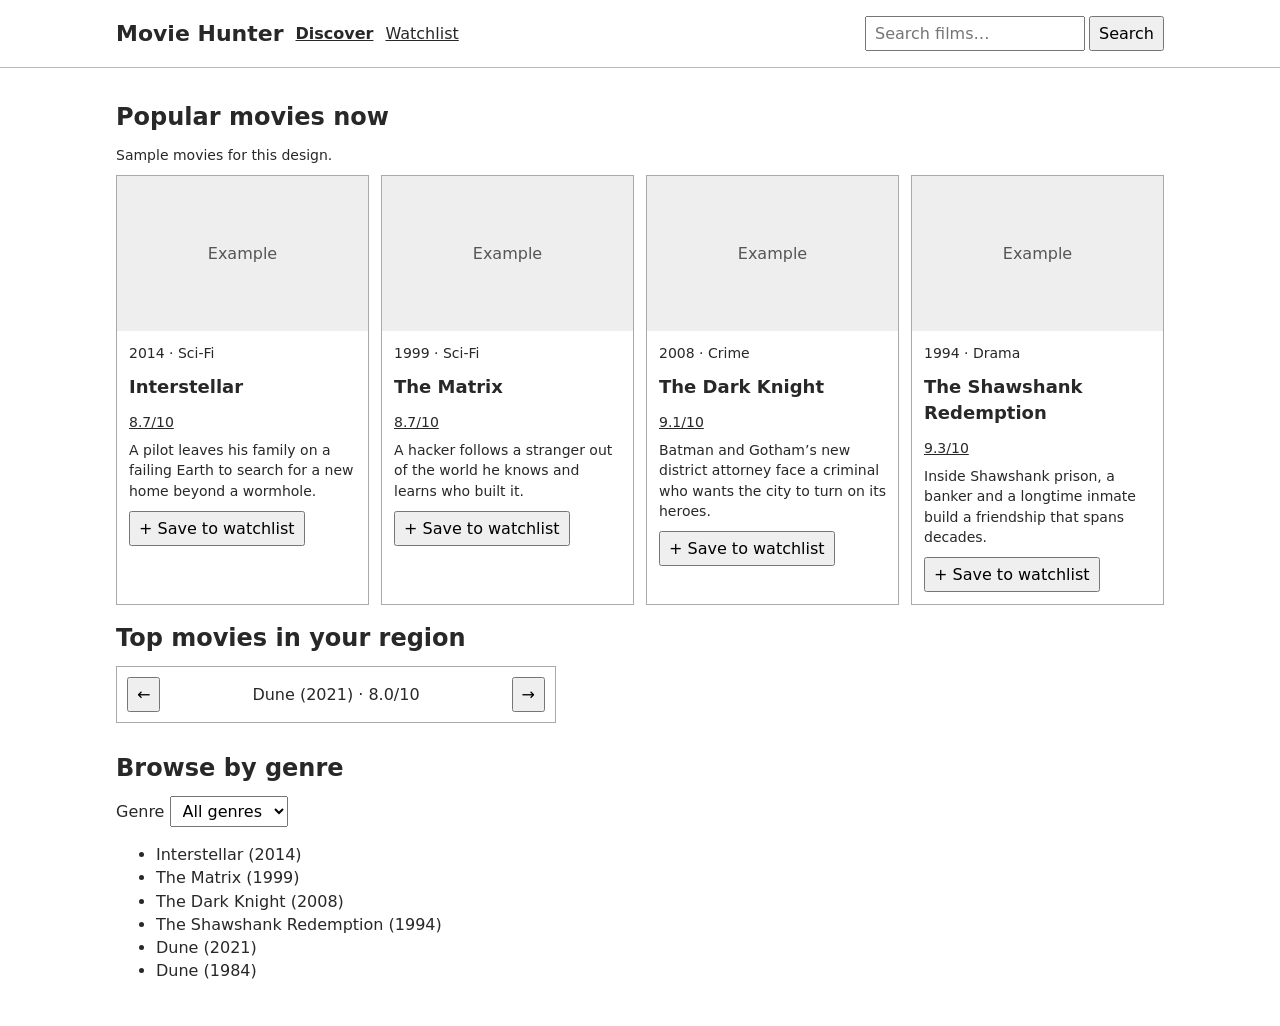
==== Screen Design/index.html @ 5bf296c4 "Moved checkpoint files" ====
<!doctype html>
<html lang="en">
<head>
  <meta charset="utf-8">
  <meta name="viewport" content="width=device-width, initial-scale=1">
  <title>Movie Hunter · Discover</title>
  <link rel="stylesheet" href="style.css">
</head>
<body>
  <header><div class="wrap mast">
    <a class="brand" href="#search">Movie Hunter</a>
    <nav aria-label="Main navigation">
      <a href="#search" id="search-link">Discover</a>
      <a href="#watchlist" id="list-link">Watchlist</a>
    </nav>
    <form id="search-form" role="search">
      <input id="query" type="search" aria-label="Movie title or release year" placeholder="Search films…" autocomplete="off">
      <button>Search</button>
    </form>
  </div></header>
  <main class="wrap">
    <section id="discover">
      <h1 id="heading">Popular movies now</h1>
      <p id="result-count" class="count" aria-live="polite"></p>
      <div id="results" class="cards"></div>
      <div id="browse">
        <section>
          <h2>Top movies in your region</h2>
          <div class="carousel">
            <button id="previous" aria-label="Previous regional movie">←</button>
            <p id="regional-film" aria-live="polite"></p>
            <button id="next" aria-label="Next regional movie">→</button>
          </div>
        </section>
        <section>
          <h2>Browse by genre</h2>
          <label for="genre">Genre</label>
          <select id="genre">
            <option>All genres</option><option>Sci-Fi</option><option>Drama</option><option>Crime</option>
          </select>
          <ul id="genre-films"></ul>
        </section>
      </div>
    </section>
    <section id="library" hidden>
      <h1>Your watchlist</h1><p id="list-count" class="count"></p><div id="saved" class="cards"></div>
    </section>
    <p role="status" id="notice"></p>
  </main>
  <dialog id="login" aria-labelledby="login-title">
    <form method="dialog"><button class="close" aria-label="Close sign-in">×</button></form>
    <h2 id="login-title">Sign in to Movie Hunter</h2>
    <p>Try the watchlist with a demo account. Your selections last until you reload this page.</p>
    <button class="primary" id="continue">Continue as demo viewer</button>
  </dialog>
  <template id="movie">
    <article>
      <div class="poster" aria-hidden="true">Example</div>
      <div class="body"><p class="metadata"></p><h2></h2><a class="rating" target="_blank" rel="noreferrer"></a><p class="summary"></p><div class="actions"></div></div>
    </article>
  </template>
  <script src="mockup.js"></script>
</body>
</html>
---- Screen Design/style.css ----
* { box-sizing: border-box; }
body { margin: 0; font: 16px/1.45 system-ui, sans-serif; color: #282828; }
header { border-bottom: 1px solid #bbb; }
.wrap { max-width: 1080px; margin: auto; padding: 16px; }
.mast, nav, .actions, .carousel { display: flex; align-items: center; gap: 12px; flex-wrap: wrap; }
.brand { font-size: 22px; font-weight: bold; text-decoration: none; }
a { color: inherit; }
nav a[aria-current="page"] { font-weight: bold; }
#search-form { display: flex; margin-left: auto; gap: 4px; }
button, input, select { font: inherit; padding: 4px 8px; }
button { cursor: pointer; }
h1, h2, p { margin: 0 0 10px; }
main section { margin-block: 16px 28px; }
.cards { display: grid; grid-template-columns: repeat(auto-fit, minmax(min(200px, 100%), 1fr)); gap: 12px; }
article { border: 1px solid #aaa; max-width: 320px; }
.poster { height: 155px; display: grid; place-items: center; color: #555; background: #eee; }
.body { padding: 12px; }
.body h2 { font-size: 18px; }
.body p, .rating, .count { font-size: 14px; }
.rating { display: inline-block; margin-bottom: 8px; }
.carousel { max-width: 440px; justify-content: space-between; border: 1px solid #aaa; padding: 10px; }
.carousel p { margin: 0; text-align: center; flex: 1; }
dialog { max-width: min(360px, 90vw); }
.close { float: right; }
@media (max-width: 680px) {
  #search-form { width: 100%; order: 1; }
  #query { min-width: 0; flex: 1; }
}
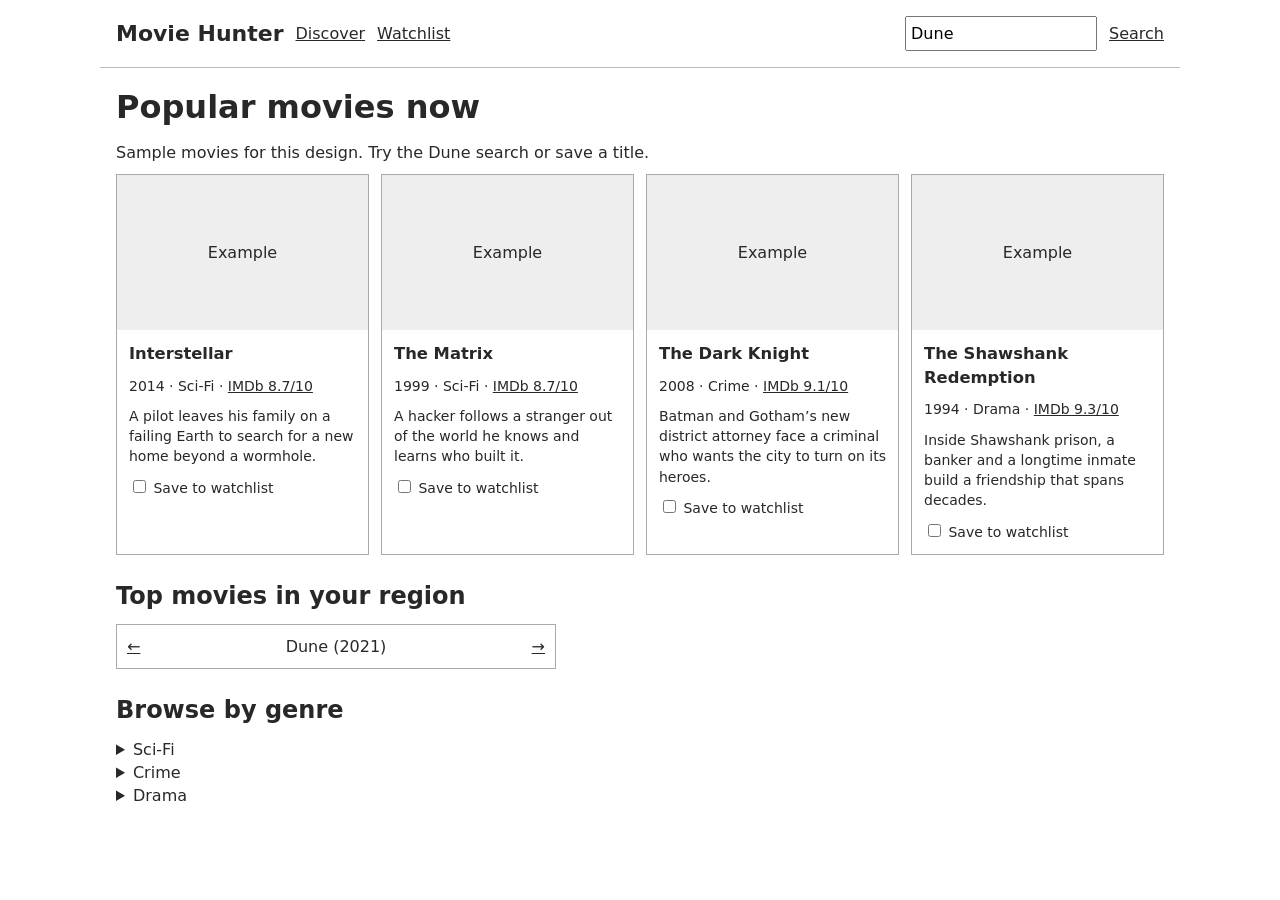
==== commit 19d7254a: "HTML mockup" ====
--- a/Screen Design/index.html
+++ b/Screen Design/index.html
@@ -3,62 +3,105 @@
 <head>
   <meta charset="utf-8">
   <meta name="viewport" content="width=device-width, initial-scale=1">
-  <title>Movie Hunter · Discover</title>
+  <title>Movie Hunter</title>
   <link rel="stylesheet" href="style.css">
 </head>
 <body>
-  <header><div class="wrap mast">
-    <a class="brand" href="#search">Movie Hunter</a>
+  <header class="wrap">
+    <a class="brand" href="#discover">Movie Hunter</a>
     <nav aria-label="Main navigation">
-      <a href="#search" id="search-link">Discover</a>
-      <a href="#watchlist" id="list-link">Watchlist</a>
+      <a href="#discover">Discover</a>
+      <a href="#watchlist">Watchlist</a>
     </nav>
-    <form id="search-form" role="search">
-      <input id="query" type="search" aria-label="Movie title or release year" placeholder="Search films…" autocomplete="off">
-      <button>Search</button>
-    </form>
-  </div></header>
+    <div class="search" role="search">
+      <input type="search" value="Dune" readonly aria-label="Example search for Dune">
+      <a href="#results">Search</a>
+    </div>
+  </header>
   <main class="wrap">
-    <section id="discover">
-      <h1 id="heading">Popular movies now</h1>
-      <p id="result-count" class="count" aria-live="polite"></p>
-      <div id="results" class="cards"></div>
-      <div id="browse">
-        <section>
-          <h2>Top movies in your region</h2>
-          <div class="carousel">
-            <button id="previous" aria-label="Previous regional movie">←</button>
-            <p id="regional-film" aria-live="polite"></p>
-            <button id="next" aria-label="Next regional movie">→</button>
-          </div>
-        </section>
-        <section>
-          <h2>Browse by genre</h2>
-          <label for="genre">Genre</label>
-          <select id="genre">
-            <option>All genres</option><option>Sci-Fi</option><option>Drama</option><option>Crime</option>
-          </select>
-          <ul id="genre-films"></ul>
-        </section>
-      </div>
-    </section>
-    <section id="library" hidden>
-      <h1>Your watchlist</h1><p id="list-count" class="count"></p><div id="saved" class="cards"></div>
-    </section>
-    <p role="status" id="notice"></p>
+    <h1 id="discover">Popular movies now</h1>
+    <h1 id="results">Search results for “Dune”</h1>
+    <h1 id="watchlist">Your watchlist</h1>
+    <p class="demo-note">Sample movies for this design. Try the Dune search or save a title.</p>
+    <p class="empty">Your watchlist is empty. <a href="#discover">Browse movies</a></p>
+    <div class="cards">
+      <article class="featured">
+        <div class="poster" aria-hidden="true">Example</div>
+        <div class="body">
+          <h3>Interstellar</h3>
+          <p>2014 · Sci-Fi · <a href="https://www.imdb.com/title/tt0816692/ratings/">IMDb 8.7/10</a></p>
+          <p>A pilot leaves his family on a failing Earth to search for a new home beyond a wormhole.</p>
+          <label><input class="saved" type="checkbox"> <span class="save-label">Save to watchlist</span><span class="remove-label">In watchlist (uncheck to remove)</span></label>
+          <label class="watched"><input type="checkbox"> Watched</label>
+        </div>
+      </article>
+      <article class="featured">
+        <div class="poster" aria-hidden="true">Example</div>
+        <div class="body">
+          <h3>The Matrix</h3>
+          <p>1999 · Sci-Fi · <a href="https://www.imdb.com/title/tt0133093/ratings/">IMDb 8.7/10</a></p>
+          <p>A hacker follows a stranger out of the world he knows and learns who built it.</p>
+          <label><input class="saved" type="checkbox"> <span class="save-label">Save to watchlist</span><span class="remove-label">In watchlist (uncheck to remove)</span></label>
+          <label class="watched"><input type="checkbox"> Watched</label>
+        </div>
+      </article>
+      <article class="featured">
+        <div class="poster" aria-hidden="true">Example</div>
+        <div class="body">
+          <h3>The Dark Knight</h3>
+          <p>2008 · Crime · <a href="https://www.imdb.com/title/tt0468569/ratings/">IMDb 9.1/10</a></p>
+          <p>Batman and Gotham’s new district attorney face a criminal who wants the city to turn on its heroes.</p>
+          <label><input class="saved" type="checkbox"> <span class="save-label">Save to watchlist</span><span class="remove-label">In watchlist (uncheck to remove)</span></label>
+          <label class="watched"><input type="checkbox"> Watched</label>
+        </div>
+      </article>
+      <article class="featured">
+        <div class="poster" aria-hidden="true">Example</div>
+        <div class="body">
+          <h3>The Shawshank Redemption</h3>
+          <p>1994 · Drama · <a href="https://www.imdb.com/title/tt0111161/ratings/">IMDb 9.3/10</a></p>
+          <p>Inside Shawshank prison, a banker and a longtime inmate build a friendship that spans decades.</p>
+          <label><input class="saved" type="checkbox"> <span class="save-label">Save to watchlist</span><span class="remove-label">In watchlist (uncheck to remove)</span></label>
+          <label class="watched"><input type="checkbox"> Watched</label>
+        </div>
+      </article>
+      <article class="dune">
+        <div class="poster" aria-hidden="true">Example</div>
+        <div class="body">
+          <h3>Dune</h3>
+          <p>2021 · Sci-Fi · <a href="https://www.imdb.com/title/tt1160419/ratings/">IMDb 8.0/10</a></p>
+          <p>Paul Atreides travels to Arrakis as rival houses compete for control of its spice.</p>
+          <label><input class="saved" type="checkbox"> <span class="save-label">Save to watchlist</span><span class="remove-label">In watchlist (uncheck to remove)</span></label>
+          <label class="watched"><input type="checkbox"> Watched</label>
+        </div>
+      </article>
+      <article class="dune">
+        <div class="poster" aria-hidden="true">Example</div>
+        <div class="body">
+          <h3>Dune</h3>
+          <p>1984 · Sci-Fi · <a href="https://www.imdb.com/title/tt0087182/ratings/">IMDb 6.2/10</a></p>
+          <p>David Lynch’s adaptation follows a young heir into a struggle over a desert planet.</p>
+          <label><input class="saved" type="checkbox"> <span class="save-label">Save to watchlist</span><span class="remove-label">In watchlist (uncheck to remove)</span></label>
+          <label class="watched"><input type="checkbox"> Watched</label>
+        </div>
+      </article>
+    </div>
+    <div class="browse">
+      <section>
+        <h2>Top movies in your region</h2>
+        <div class="carousel" aria-label="Sample regional picks">
+          <p id="pick-1"><a href="#pick-3" aria-label="Previous movie">←</a> Dune (2021) <a href="#pick-2" aria-label="Next movie">→</a></p>
+          <p id="pick-2"><a href="#pick-1" aria-label="Previous movie">←</a> The Dark Knight (2008) <a href="#pick-3" aria-label="Next movie">→</a></p>
+          <p id="pick-3"><a href="#pick-2" aria-label="Previous movie">←</a> The Matrix (1999) <a href="#pick-1" aria-label="Next movie">→</a></p>
+        </div>
+      </section>
+      <section>
+        <h2>Browse by genre</h2>
+        <details><summary>Sci-Fi</summary><ul><li>Interstellar (2014)</li><li>The Matrix (1999)</li><li>Dune (1984)</li><li>Dune (2021)</li></ul></details>
+        <details><summary>Crime</summary><p>The Dark Knight (2008)</p></details>
+        <details><summary>Drama</summary><p>The Shawshank Redemption (1994)</p></details>
+      </section>
+    </div>
   </main>
-  <dialog id="login" aria-labelledby="login-title">
-    <form method="dialog"><button class="close" aria-label="Close sign-in">×</button></form>
-    <h2 id="login-title">Sign in to Movie Hunter</h2>
-    <p>Try the watchlist with a demo account. Your selections last until you reload this page.</p>
-    <button class="primary" id="continue">Continue as demo viewer</button>
-  </dialog>
-  <template id="movie">
-    <article>
-      <div class="poster" aria-hidden="true">Example</div>
-      <div class="body"><p class="metadata"></p><h2></h2><a class="rating" target="_blank" rel="noreferrer"></a><p class="summary"></p><div class="actions"></div></div>
-    </article>
-  </template>
-  <script src="mockup.js"></script>
 </body>
 </html>
--- a/Screen Design/style.css
+++ b/Screen Design/style.css
@@ -1,28 +1,35 @@
 * { box-sizing: border-box; }
-body { margin: 0; font: 16px/1.45 system-ui, sans-serif; color: #282828; }
+body { margin: 0; color: #282828; font: 16px/1.45 system-ui, sans-serif; }
+.wrap { max-width: 1080px; margin: auto; padding: 16px; }
+header, nav, .search { display: flex; flex-wrap: wrap; gap: 12px; align-items: center; }
 header { border-bottom: 1px solid #bbb; }
-.wrap { max-width: 1080px; margin: auto; padding: 16px; }
-.mast, nav, .actions, .carousel { display: flex; align-items: center; gap: 12px; flex-wrap: wrap; }
 .brand { font-size: 22px; font-weight: bold; text-decoration: none; }
+.search { margin-left: auto; }
+.search input { width: 12em; padding: 4px; font: inherit; }
 a { color: inherit; }
-nav a[aria-current="page"] { font-weight: bold; }
-#search-form { display: flex; margin-left: auto; gap: 4px; }
-button, input, select { font: inherit; padding: 4px 8px; }
-button { cursor: pointer; }
-h1, h2, p { margin: 0 0 10px; }
-main section { margin-block: 16px 28px; }
+h1, h2, h3, p { margin: 0 0 10px; }
+section { margin-top: 24px; }
 .cards { display: grid; grid-template-columns: repeat(auto-fit, minmax(min(200px, 100%), 1fr)); gap: 12px; }
-article { border: 1px solid #aaa; max-width: 320px; }
-.poster { height: 155px; display: grid; place-items: center; color: #555; background: #eee; }
-.body { padding: 12px; }
-.body h2 { font-size: 18px; }
-.body p, .rating, .count { font-size: 14px; }
-.rating { display: inline-block; margin-bottom: 8px; }
-.carousel { max-width: 440px; justify-content: space-between; border: 1px solid #aaa; padding: 10px; }
-.carousel p { margin: 0; text-align: center; flex: 1; }
-dialog { max-width: min(360px, 90vw); }
-.close { float: right; }
+article { max-width: 320px; border: 1px solid #aaa; }
+.poster { display: grid; height: 155px; place-items: center; background: #eee; }
+.body { padding: 12px; font-size: 14px; }
+.carousel { max-width: 440px; border: 1px solid #aaa; padding: 10px; }
+.carousel p { display: none; margin: 0; justify-content: space-between; }
+.carousel p:target, .carousel:not(:has(:target)) p:first-child { display: flex; }
+summary, label { cursor: pointer; }
+
+/* One set of cards serves Discover, the Dune example, and the watchlist. */
+#results, #watchlist, .dune, .empty, .remove-label, .watched { display: none; }
+#results:target, #watchlist:target, #results:target ~ .cards .dune { display: block; }
+main:has(h1:target:not(#discover)) :is(#discover, .demo-note, .browse),
+#results:target ~ .cards .featured,
+#watchlist:target ~ .cards article:not(:has(.saved:checked)) { display: none; }
+#watchlist:target ~ .cards article:has(.saved:checked),
+#watchlist:target ~ .cards .watched,
+main:not(:has(.saved:checked)) #watchlist:target ~ .empty { display: block; }
+.saved:checked ~ .save-label { display: none; }
+.saved:checked ~ .remove-label { display: inline; }
+
 @media (max-width: 680px) {
-  #search-form { width: 100%; order: 1; }
-  #query { min-width: 0; flex: 1; }
+  .search { width: 100%; margin: 0; }
 }
